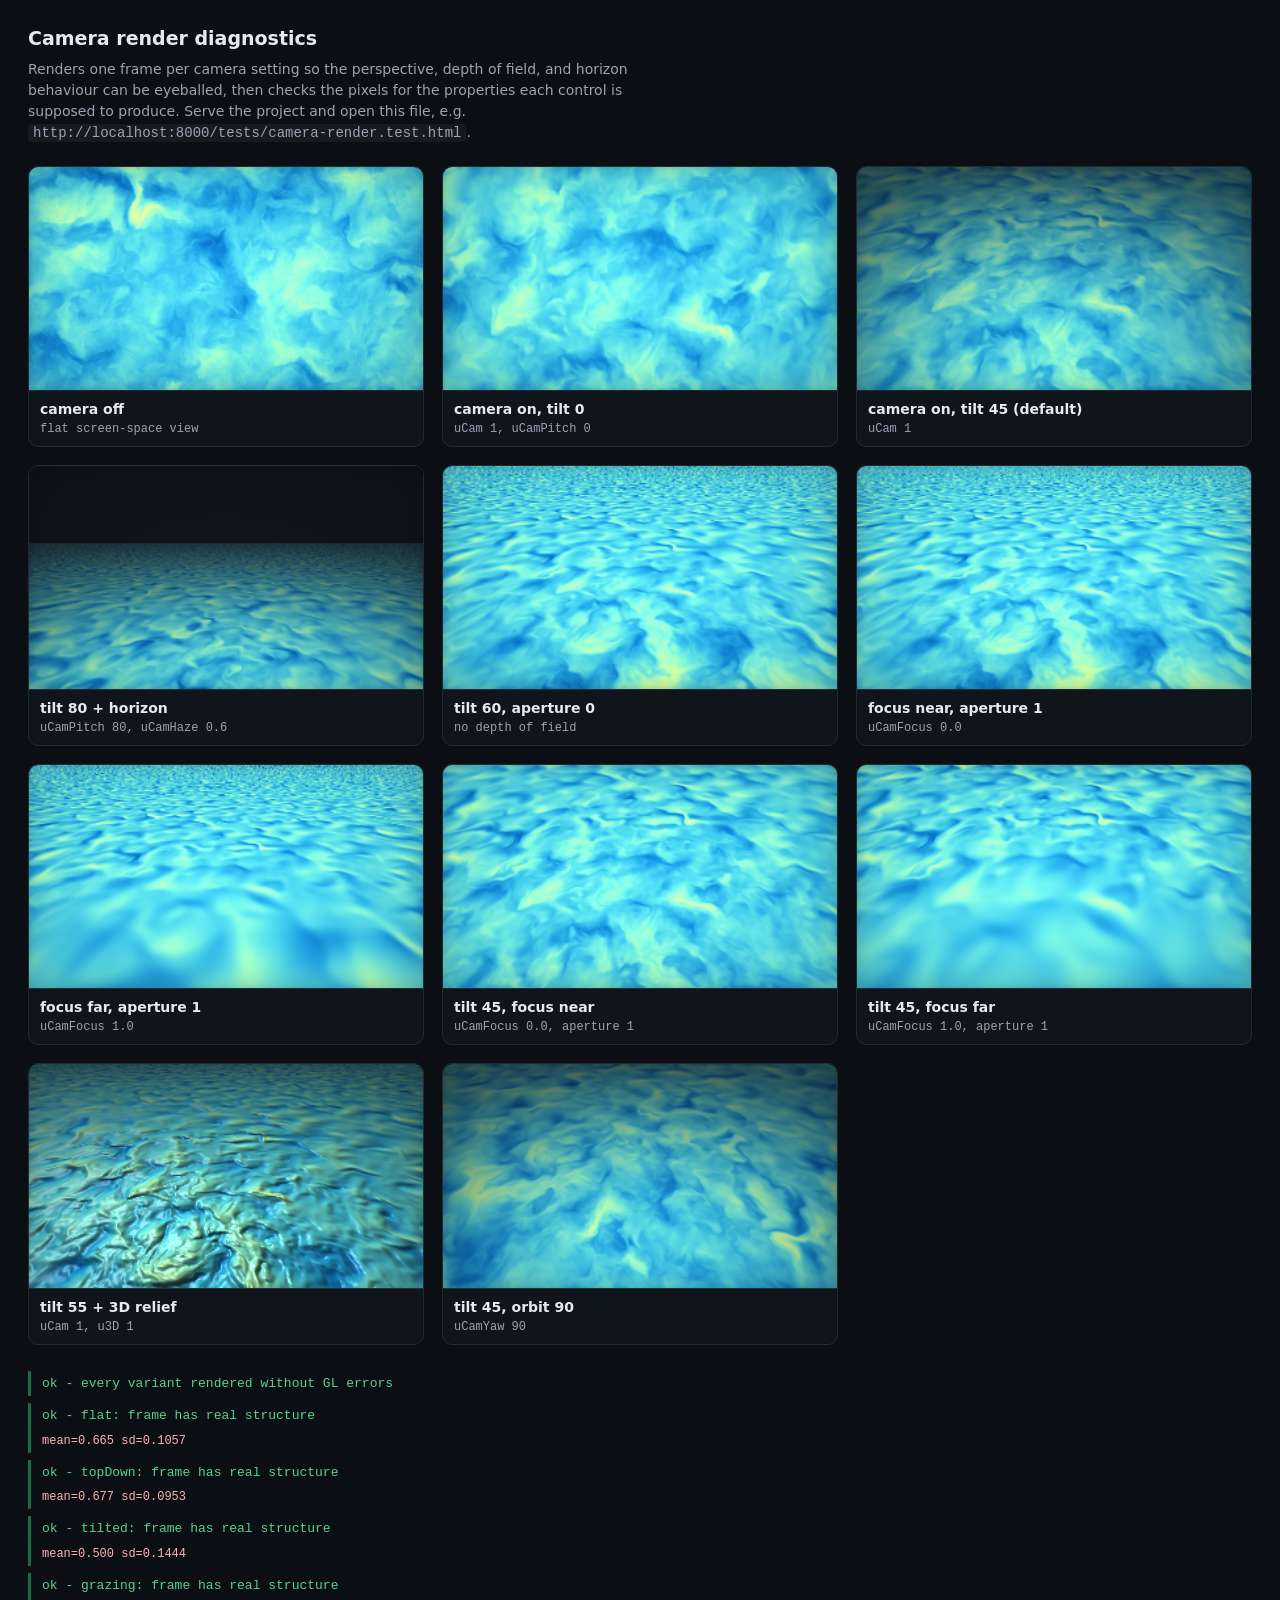
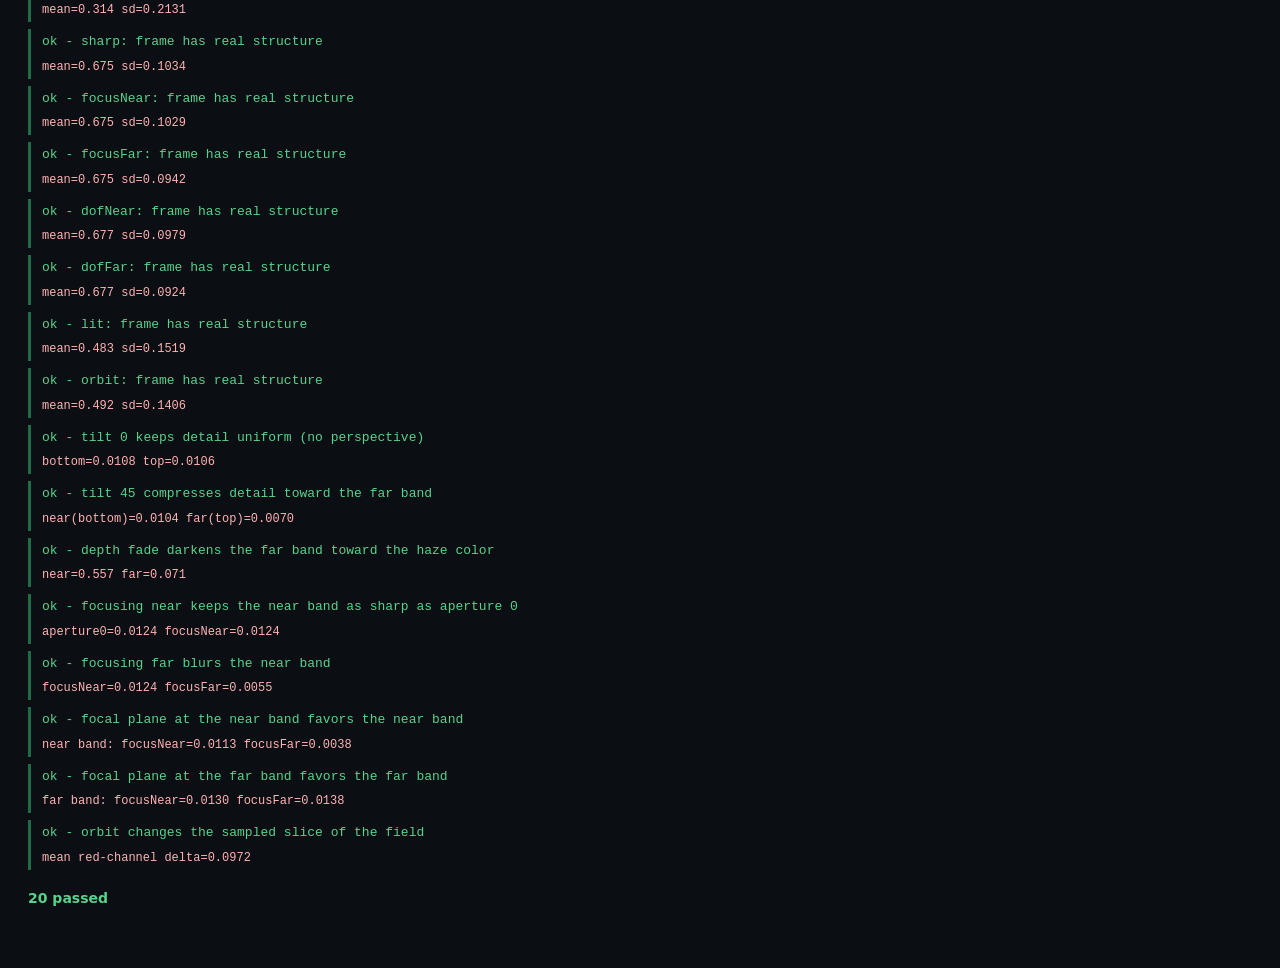
==== tests/camera-render.test.html @ c1f16ca5 "3D effects" ====
<!DOCTYPE html>
<html lang="en">
<head>
<meta charset="utf-8" />
<title>Camera render diagnostics</title>
<style>
  :root { color-scheme: dark; }
  body {
    margin: 0; padding: 24px 28px 60px;
    background: #0b0e13; color: #e6e9ef;
    font: 14px/1.5 ui-sans-serif, system-ui, -apple-system, "Segoe UI", sans-serif;
  }
  h1 { font-size: 19px; margin: 0 0 6px; }
  .lead { color: #9aa4b2; margin: 0 0 22px; max-width: 70ch; }
  code { background: #161b22; padding: 1px 5px; border-radius: 4px; }
  .grid { display: grid; gap: 18px; grid-template-columns: repeat(auto-fill, minmax(300px, 1fr)); }
  .shot { background: #10151c; border: 1px solid #222a35; border-radius: 10px; overflow: hidden; }
  .shot canvas { display: block; width: 100%; height: auto; background: #000; }
  .shot .caption { padding: 8px 11px; border-top: 1px solid #222a35; }
  .shot .caption b { font-weight: 600; }
  .shot .caption span { color: #9aa4b2; display: block; font-size: 12px; font-family: ui-monospace, monospace; }
  #checks { margin-top: 26px; }
  .case { border-left: 3px solid #2b3543; padding: 3px 0 3px 11px; margin-bottom: 7px; font-family: ui-monospace, monospace; font-size: 13px; }
  .ok { color: #57d38c; border-color: #1f6b45; }
  .fail { color: #ff6b78; border-color: #7a2530; }
  pre { margin: 6px 0 0; white-space: pre-wrap; color: #ffb3b3; font-size: 12px; }
  #summary { margin-top: 18px; font-weight: 600; }
</style>
</head>
<body>
  <h1>Camera render diagnostics</h1>
  <p class="lead">
    Renders one frame per camera setting so the perspective, depth of field, and
    horizon behaviour can be eyeballed, then checks the pixels for the properties
    each control is supposed to produce. Serve the project and open this file,
    e.g. <code>http://localhost:8000/tests/camera-render.test.html</code>.
  </p>
  <div class="grid" id="grid"></div>
  <div id="checks"></div>
  <div id="summary"></div>

<script src="shader-harness.js"></script>
<script>
"use strict";

const H = window.ShaderHarness;
const gridEl = document.getElementById("grid");
const checksEl = document.getElementById("checks");
const summaryEl = document.getElementById("summary");
let passed = 0;
let failed = 0;

function check(name, cond, detail) {
  const box = document.createElement("div");
  box.className = "case " + (cond ? "ok" : "fail");
  box.textContent = `${cond ? "ok  -" : "FAIL -"} ${name}`;
  if (detail) {
    const pre = document.createElement("pre");
    pre.textContent = detail;
    box.appendChild(pre);
  }
  checksEl.appendChild(box);
  if (cond) passed += 1; else failed += 1;
}

const W = 300;
const HGT = 170;

function shoot(label, note, parts, shader) {
  const card = document.createElement("div");
  card.className = "shot";
  const canvas = document.createElement("canvas");
  canvas.width = W;
  canvas.height = HGT;
  card.appendChild(canvas);
  const cap = document.createElement("div");
  cap.className = "caption";
  cap.innerHTML = `<b>${label}</b><span>${note}</span>`;
  card.appendChild(cap);
  gridEl.appendChild(card);

  const frame = H.renderFrame(canvas, parts, shader, { time: 8 });
  if (!frame.ok) check(`render ${label}`, false, frame.log);
  return frame;
}

async function run() {
  let sources;
  try {
    sources = await H.loadSources("../app.js");
  } catch (err) {
    check("fetch app.js", false, `${err.message}\nServe the folder over HTTP (file:// blocks fetch).`);
    summaryEl.textContent = "1 failed";
    return;
  }
  const base = sources.shader;
  const parts = sources.parts;
  const V = (pairs) => H.withConsts(base, pairs);

  // Baselines
  const flat = shoot("camera off", "flat screen-space view", parts, base);
  const topDown = shoot("camera on, tilt 0", "uCam 1, uCamPitch 0", parts,
    V({ uCam: "1", uCamPitch: "0.0", uCamHaze: "0.0", uCamAperture: "0.0" }));
  const tilted = shoot("camera on, tilt 45 (default)", "uCam 1", parts, V({ uCam: "1" }));
  const grazing = shoot("tilt 80 + horizon", "uCamPitch 80, uCamHaze 0.6", parts,
    V({ uCam: "1", uCamPitch: "80.0", uCamHaze: "0.6" }));
  const sharp = shoot("tilt 60, aperture 0", "no depth of field", parts,
    V({ uCam: "1", uCamPitch: "60.0", uCamHaze: "0.0", uCamAperture: "0.0" }));
  const focusNear = shoot("focus near, aperture 1", "uCamFocus 0.0", parts,
    V({ uCam: "1", uCamPitch: "60.0", uCamHaze: "0.0", uCamAperture: "1.0", uCamFocus: "0.0", uCamFocusRange: "0.05" }));
  const focusFar = shoot("focus far, aperture 1", "uCamFocus 1.0", parts,
    V({ uCam: "1", uCamPitch: "60.0", uCamHaze: "0.0", uCamAperture: "1.0", uCamFocus: "1.0", uCamFocusRange: "0.05" }));
  const dof = (focus) => V({
    uCam: "1", uCamPitch: "45.0", uCamHaze: "0.0",
    uCamAperture: "1.0", uCamFocus: focus, uCamFocusRange: "0.05",
  });
  const dofNear = shoot("tilt 45, focus near", "uCamFocus 0.0, aperture 1", parts, dof("0.0"));
  const dofFar = shoot("tilt 45, focus far", "uCamFocus 1.0, aperture 1", parts, dof("1.0"));
  const lit = shoot("tilt 55 + 3D relief", "uCam 1, u3D 1", parts,
    V({ uCam: "1", uCamPitch: "55.0", u3D: "1" }));
  const orbit = shoot("tilt 45, orbit 90", "uCamYaw 90", parts,
    V({ uCam: "1", uCamYaw: "90.0" }));

  const frames = {
    flat, topDown, tilted, grazing, sharp, focusNear, focusFar, dofNear, dofFar, lit, orbit,
  };
  const allRendered = Object.keys(frames).every((k) => frames[k].ok);
  check("every variant rendered without GL errors", allRendered);
  if (!allRendered) {
    summaryEl.textContent = `${passed} passed, ${failed} failed`;
    return;
  }

  // A frame that is a single flat color means the shader silently produced nothing.
  for (const key of Object.keys(frames)) {
    const s = H.bandStats(frames[key], 0, 1);
    check(`${key}: frame has real structure`, s.sd > 0.01,
      `mean=${s.mean.toFixed(3)} sd=${s.sd.toFixed(4)}`);
  }

  // Tilt 0 must reduce to the flat view: uniform detail top and bottom.
  const tdLow = H.bandDetail(topDown, 0.0, 0.35);
  const tdHigh = H.bandDetail(topDown, 0.65, 1.0);
  check("tilt 0 keeps detail uniform (no perspective)",
    Math.abs(tdLow - tdHigh) < 0.25 * Math.max(tdLow, tdHigh),
    `bottom=${tdLow.toFixed(4)} top=${tdHigh.toFixed(4)}`);

  // Perspective: the plane recedes upward, so the far band loses detail.
  const tLow = H.bandDetail(tilted, 0.0, 0.35);
  const tHigh = H.bandDetail(tilted, 0.65, 1.0);
  check("tilt 45 compresses detail toward the far band", tHigh < tLow * 0.85,
    `near(bottom)=${tLow.toFixed(4)} far(top)=${tHigh.toFixed(4)}`);

  // Depth fade pulls the far band toward the haze color (dark by default).
  const gLow = H.bandStats(grazing, 0.0, 0.3).mean;
  const gHigh = H.bandStats(grazing, 0.7, 1.0).mean;
  check("depth fade darkens the far band toward the haze color", gHigh < gLow,
    `near=${gLow.toFixed(3)} far=${gHigh.toFixed(3)}`);

  // Focus: blur belongs wherever the focal plane is not.
  const nearBandSharp = H.bandDetail(sharp, 0.0, 0.3);
  const nearBandFocusNear = H.bandDetail(focusNear, 0.0, 0.3);
  const nearBandFocusFar = H.bandDetail(focusFar, 0.0, 0.3);
  check("focusing near keeps the near band as sharp as aperture 0",
    nearBandFocusNear > nearBandSharp * 0.8,
    `aperture0=${nearBandSharp.toFixed(4)} focusNear=${nearBandFocusNear.toFixed(4)}`);
  check("focusing far blurs the near band",
    nearBandFocusFar < nearBandFocusNear * 0.7,
    `focusNear=${nearBandFocusNear.toFixed(4)} focusFar=${nearBandFocusFar.toFixed(4)}`);

  // Moving the focal plane must trade sharpness between the two bands. Tilt 45
  // keeps the far band well above the aliasing floor, so both sides can move.
  const nearOfDofNear = H.bandDetail(dofNear, 0.0, 0.3);
  const nearOfDofFar = H.bandDetail(dofFar, 0.0, 0.3);
  const farOfDofNear = H.bandDetail(dofNear, 0.7, 1.0);
  const farOfDofFar = H.bandDetail(dofFar, 0.7, 1.0);
  check("focal plane at the near band favors the near band",
    nearOfDofNear > nearOfDofFar,
    `near band: focusNear=${nearOfDofNear.toFixed(4)} focusFar=${nearOfDofFar.toFixed(4)}`);
  check("focal plane at the far band favors the far band",
    farOfDofFar > farOfDofNear,
    `far band: focusNear=${farOfDofNear.toFixed(4)} focusFar=${farOfDofFar.toFixed(4)}`);

  // Orbit must actually rotate the sampled plane, not just re-scale it.
  let diff = 0;
  for (let i = 0; i < tilted.pixels.length; i += 4) {
    diff += Math.abs(tilted.pixels[i] - orbit.pixels[i]);
  }
  diff /= (tilted.pixels.length / 4) * 255;
  check("orbit changes the sampled slice of the field", diff > 0.01,
    `mean red-channel delta=${diff.toFixed(4)}`);

  summaryEl.className = failed ? "fail" : "ok";
  summaryEl.textContent = failed ? `${passed} passed, ${failed} failed` : `${passed} passed`;
}

run();
</script>
</body>
</html>
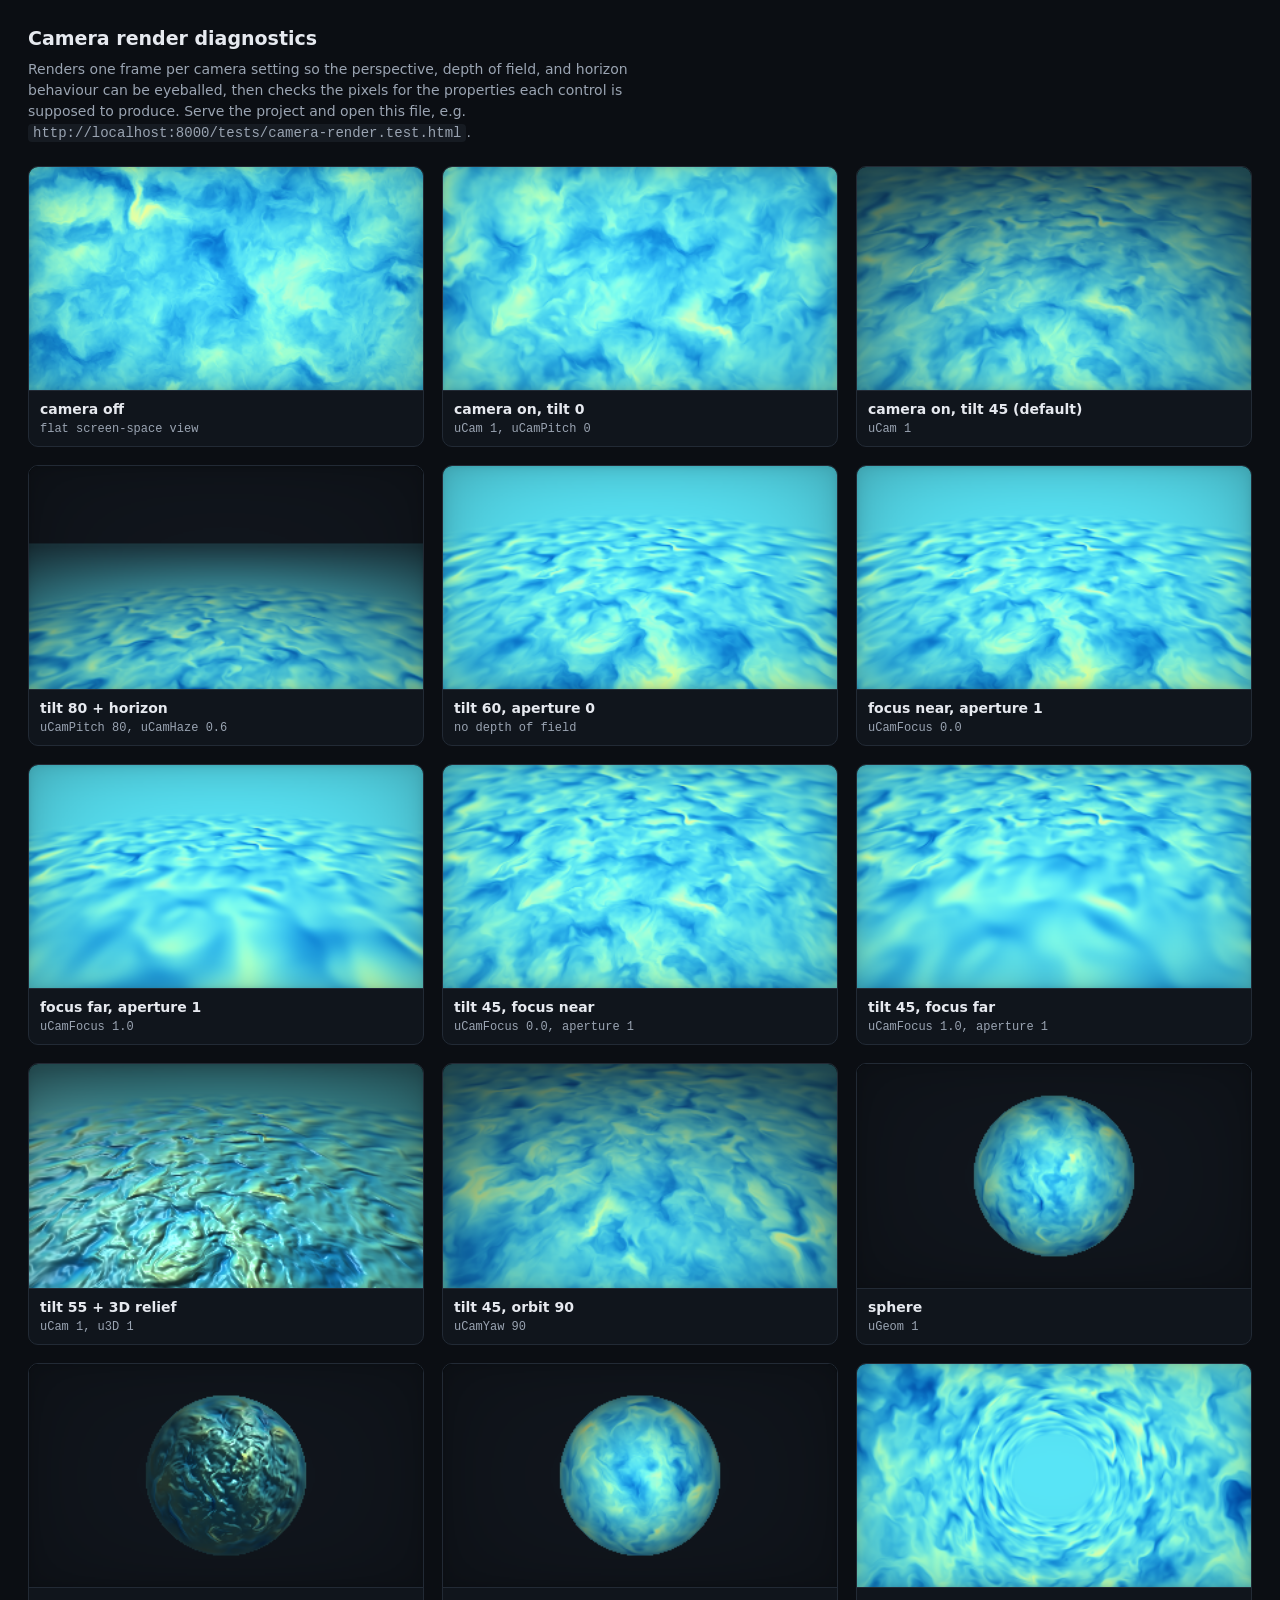
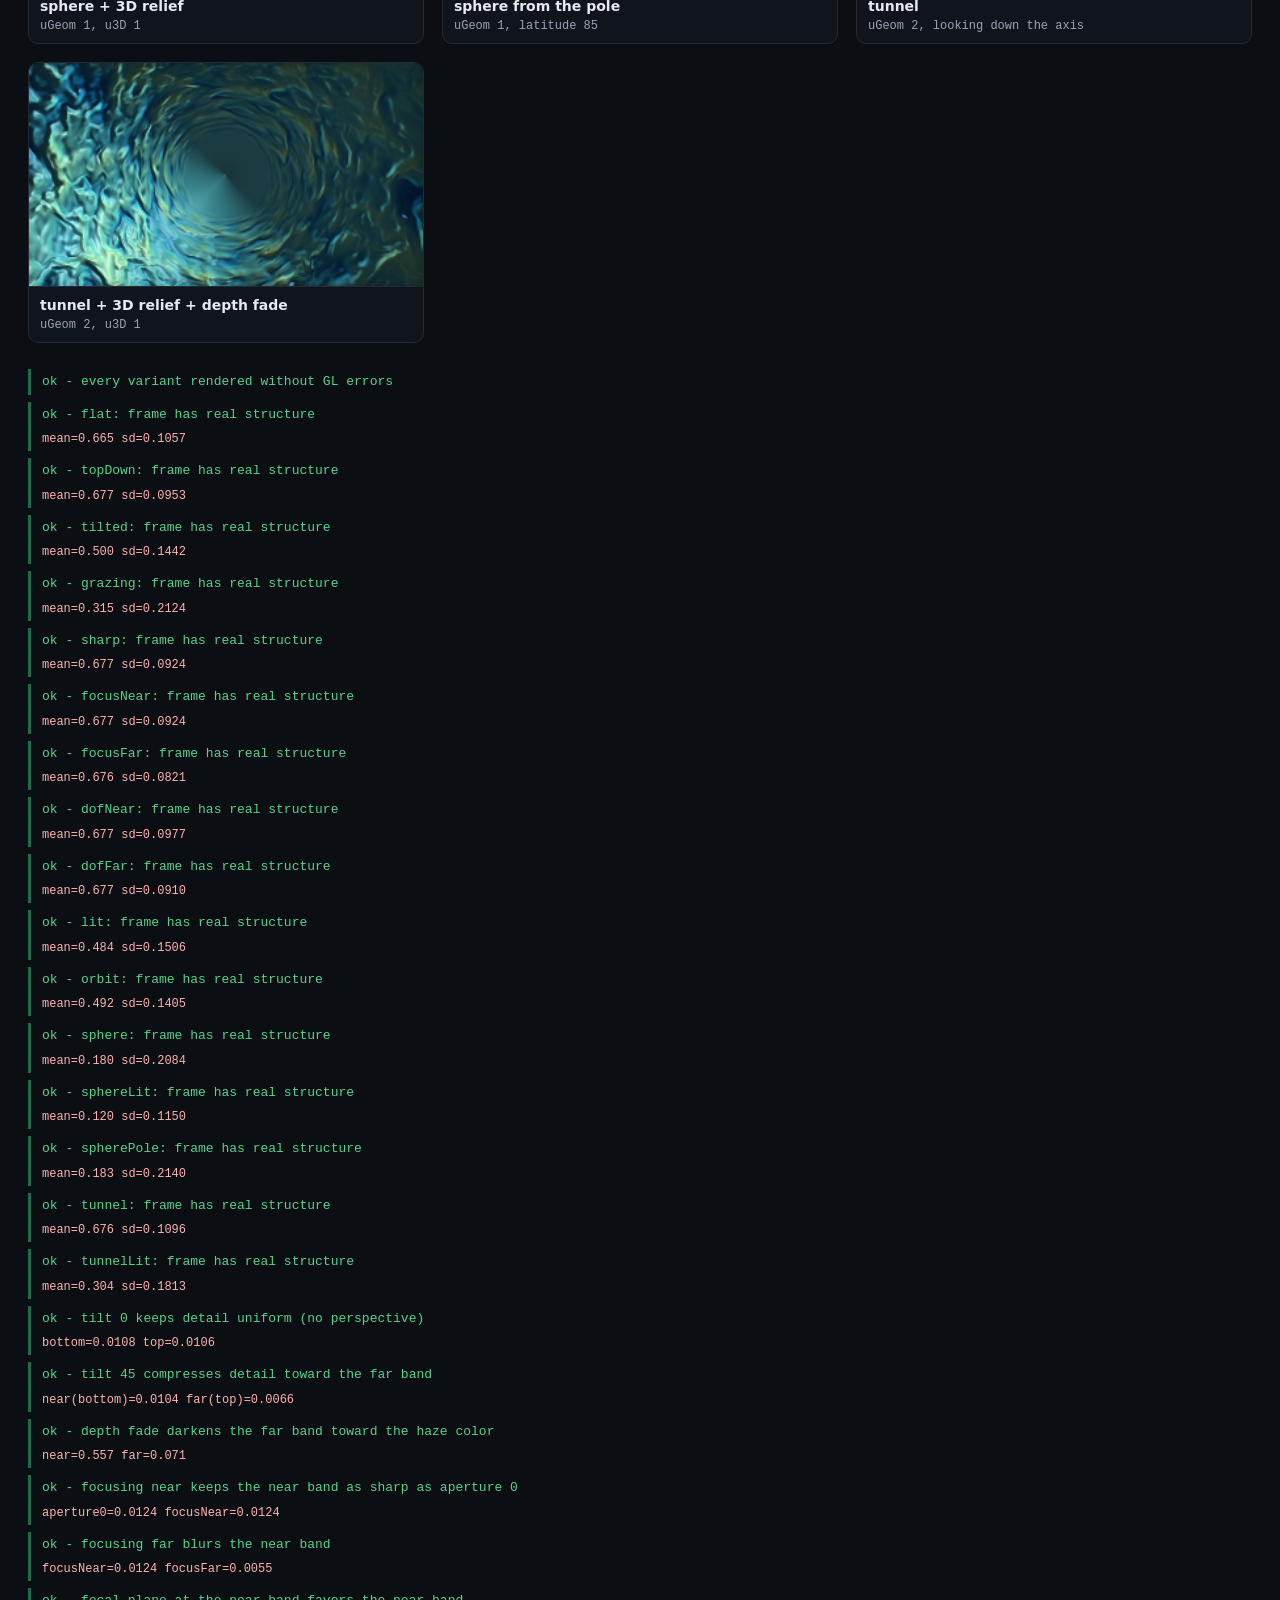
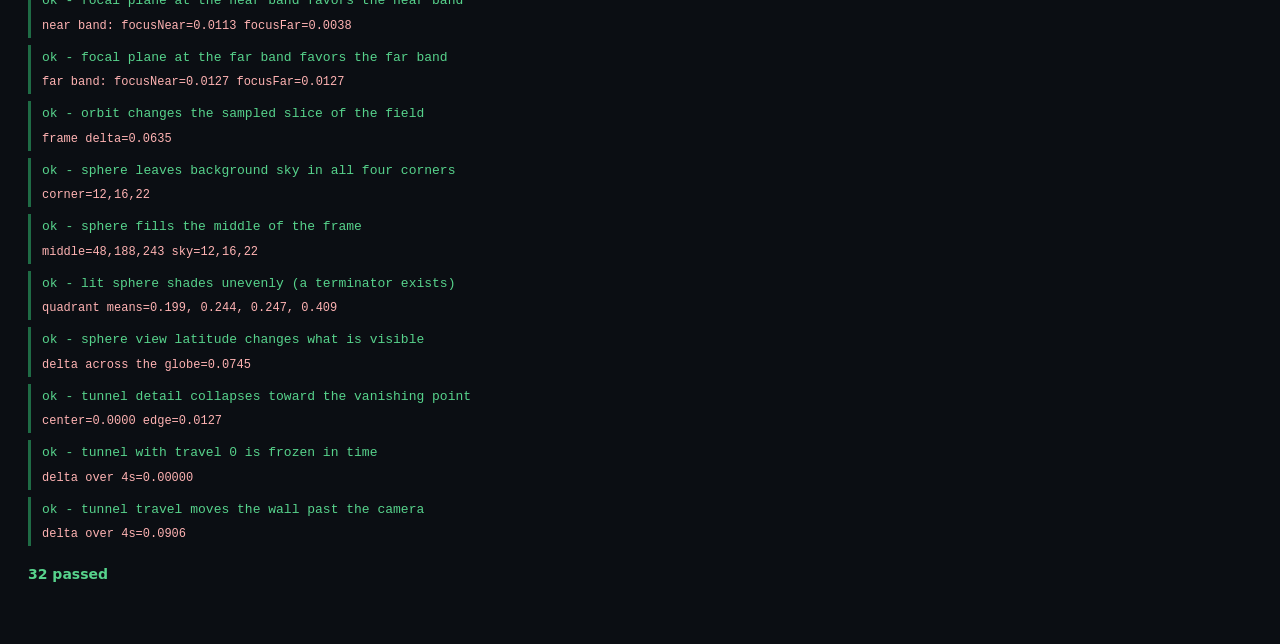
==== commit 7757403f: "updated control panel" ====
--- a/tests/camera-render.test.html
+++ b/tests/camera-render.test.html
@@ -66,7 +66,7 @@
 const W = 300;
 const HGT = 170;
 
-function shoot(label, note, parts, shader) {
+function shoot(label, note, parts, shader, opts) {
   const card = document.createElement("div");
   card.className = "shot";
   const canvas = document.createElement("canvas");
@@ -79,9 +79,16 @@
   card.appendChild(cap);
   gridEl.appendChild(card);
 
-  const frame = H.renderFrame(canvas, parts, shader, { time: 8 });
+  const frame = H.renderFrame(parts, shader,
+    Object.assign({ time: 8, target: canvas }, opts || {}));
   if (!frame.ok) check(`render ${label}`, false, frame.log);
   return frame;
+}
+
+/** Render without adding a thumbnail, for A/B comparisons. */
+function renderOnly(parts, shader, opts) {
+  return H.renderFrame(parts, shader,
+    Object.assign({ time: 8, width: W, height: HGT }, opts || {}));
 }
 
 async function run() {
@@ -121,8 +128,20 @@
   const orbit = shoot("tilt 45, orbit 90", "uCamYaw 90", parts,
     V({ uCam: "1", uCamYaw: "90.0" }));
 
+  // Sphere and tunnel geometries
+  const sphere = shoot("sphere", "uGeom 1", parts, V({ uCam: "1", uGeom: "1" }));
+  const sphereLit = shoot("sphere + 3D relief", "uGeom 1, u3D 1", parts,
+    V({ uCam: "1", uGeom: "1", u3D: "1" }));
+  const spherePole = shoot("sphere from the pole", "uGeom 1, latitude 85", parts,
+    V({ uCam: "1", uGeom: "1", uCamPitch: "85.0" }));
+  const tunnel = shoot("tunnel", "uGeom 2, looking down the axis", parts,
+    V({ uCam: "1", uGeom: "2", uCamPitch: "0.0", uCamHaze: "0.0", uCamAperture: "0.0" }));
+  const tunnelLit = shoot("tunnel + 3D relief + depth fade", "uGeom 2, u3D 1", parts,
+    V({ uCam: "1", uGeom: "2", uCamPitch: "0.0", u3D: "1" }));
+
   const frames = {
     flat, topDown, tilted, grazing, sharp, focusNear, focusFar, dofNear, dofFar, lit, orbit,
+    sphere, sphereLit, spherePole, tunnel, tunnelLit,
   };
   const allRendered = Object.keys(frames).every((k) => frames[k].ok);
   check("every variant rendered without GL errors", allRendered);
@@ -182,13 +201,61 @@
     `far band: focusNear=${farOfDofNear.toFixed(4)} focusFar=${farOfDofFar.toFixed(4)}`);
 
   // Orbit must actually rotate the sampled plane, not just re-scale it.
-  let diff = 0;
-  for (let i = 0; i < tilted.pixels.length; i += 4) {
-    diff += Math.abs(tilted.pixels[i] - orbit.pixels[i]);
-  }
-  diff /= (tilted.pixels.length / 4) * 255;
-  check("orbit changes the sampled slice of the field", diff > 0.01,
-    `mean red-channel delta=${diff.toFixed(4)}`);
+  const orbitDelta = H.frameDelta(tilted, orbit);
+  check("orbit changes the sampled slice of the field", orbitDelta > 0.01,
+    `frame delta=${orbitDelta.toFixed(4)}`);
+
+  // --- Sphere ---
+  // The planet should sit in the middle with empty space around it. The haze
+  // color doubles as the sky, so corners must match it and the middle must not.
+  const haze = H.pixelAt(sphere, 0.02, 0.04);
+  const middle = H.pixelAt(sphere, 0.5, 0.5);
+  const sameAsHaze = (px) => Math.abs(px[0] - haze[0]) + Math.abs(px[1] - haze[1])
+    + Math.abs(px[2] - haze[2]) < 12;
+  check("sphere leaves background sky in all four corners",
+    sameAsHaze(H.pixelAt(sphere, 0.02, 0.96)) && sameAsHaze(H.pixelAt(sphere, 0.98, 0.04))
+      && sameAsHaze(H.pixelAt(sphere, 0.98, 0.96)),
+    `corner=${haze.join(",")}`);
+  check("sphere fills the middle of the frame", !sameAsHaze(middle),
+    `middle=${middle.join(",")} sky=${haze.join(",")}`);
+
+  // Bump-mapped relief has to produce a light/dark gradient across the globe.
+  const quadrant = (x0, y0) => H.rectStats(sphereLit,
+    { x0, x1: x0 + 0.2, y0, y1: y0 + 0.2 }).mean;
+  const quads = [quadrant(0.3, 0.3), quadrant(0.5, 0.3), quadrant(0.3, 0.5), quadrant(0.5, 0.5)];
+  const spread = Math.max.apply(null, quads) - Math.min.apply(null, quads);
+  check("lit sphere shades unevenly (a terminator exists)", spread > 0.04,
+    `quadrant means=${quads.map((q) => q.toFixed(3)).join(", ")}`);
+
+  // Viewing from the pole must show a different slice than the equator view.
+  // Measured across the globe itself, since the sky around it never changes.
+  const disc = { x0: 0.3, x1: 0.7, y0: 0.3, y1: 0.7 };
+  const poleDelta = H.frameDelta(sphere, spherePole, disc);
+  check("sphere view latitude changes what is visible", poleDelta > 0.02,
+    `delta across the globe=${poleDelta.toFixed(4)}`);
+
+  // --- Tunnel ---
+  // Looking down the axis, the wall recedes to a vanishing point in the middle,
+  // so detail collapses there while the near wall at the edges stays sharp.
+  const tunnelCenter = H.rectDetail(tunnel, { x0: 0.42, x1: 0.58, y0: 0.42, y1: 0.58 });
+  const tunnelEdge = H.rectDetail(tunnel, { x0: 0.0, x1: 0.12 });
+  check("tunnel detail collapses toward the vanishing point",
+    tunnelCenter < tunnelEdge * 0.6,
+    `center=${tunnelCenter.toFixed(4)} edge=${tunnelEdge.toFixed(4)}`);
+
+  // Travel is the tunnel's only geometric time input. With the animated domain
+  // warp and color cycle switched off, zeroing it must freeze the frame.
+  const still = { uCam: "1", uGeom: "2", uCamPitch: "0.0", uWarp: "0.0", uColorCycle: "0.0" };
+  const tunnelStill = V(Object.assign({ uGeomMotion: "0.0" }, still));
+  const tunnelMoving = V(Object.assign({ uGeomMotion: "1.0" }, still));
+  const stillDelta = H.frameDelta(renderOnly(parts, tunnelStill, { time: 8 }),
+    renderOnly(parts, tunnelStill, { time: 12 }));
+  const movingDelta = H.frameDelta(renderOnly(parts, tunnelMoving, { time: 8 }),
+    renderOnly(parts, tunnelMoving, { time: 12 }));
+  check("tunnel with travel 0 is frozen in time", stillDelta < 0.001,
+    `delta over 4s=${stillDelta.toFixed(5)}`);
+  check("tunnel travel moves the wall past the camera", movingDelta > 0.02,
+    `delta over 4s=${movingDelta.toFixed(4)}`);
 
   summaryEl.className = failed ? "fail" : "ok";
   summaryEl.textContent = failed ? `${passed} passed, ${failed} failed` : `${passed} passed`;
